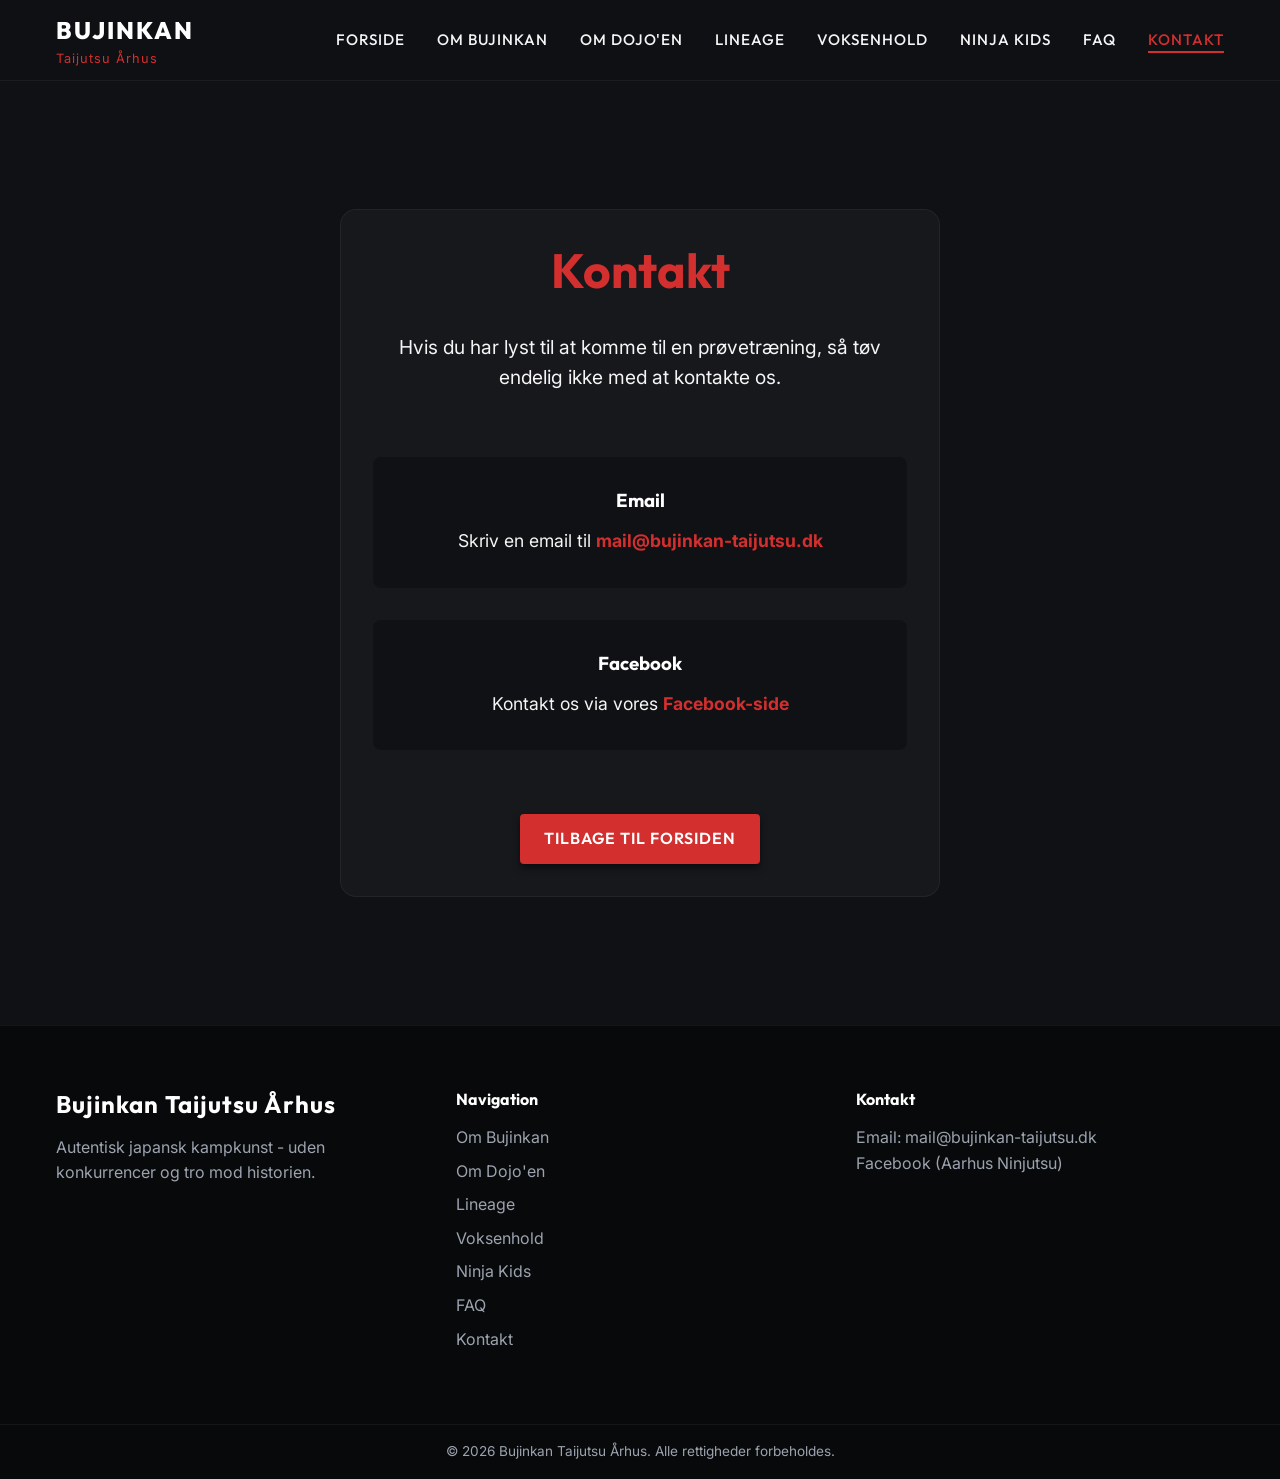
==== kontakt/index.html @ 527784fe "initial commit: copy of PMWinge's pure html/css branch" ====
<!DOCTYPE html>
<html lang="da">
<head>
  <meta charset="UTF-8">
  <meta name="viewport" content="width=device-width, initial-scale=1.0">
  <title>Kontakt | Bujinkan Taijutsu Århus</title>
  <link rel="stylesheet" href="/css/styles.css">
</head>
<body>
  <div class="app-container">
    <nav class="nav-wrapper">
      <div class="container nav-container">
        <a href="/" class="nav-brand">
          <span class="brand-title">Bujinkan</span>
          <span class="brand-subtitle">Taijutsu Århus</span>
        </a>
        <input type="checkbox" id="mobile-menu-toggle">
        <label for="mobile-menu-toggle" class="mobile-toggle-btn">
          <svg class="menu-icon" xmlns="http://www.w3.org/2000/svg" width="28" height="28" viewBox="0 0 24 24" fill="none" stroke="currentColor" stroke-width="2" stroke-linecap="round" stroke-linejoin="round"><line x1="4" x2="20" y1="12" y2="12"/><line x1="4" x2="20" y1="6" y2="6"/><line x1="4" x2="20" y1="18" y2="18"/></svg>
          <svg class="close-icon" xmlns="http://www.w3.org/2000/svg" width="28" height="28" viewBox="0 0 24 24" fill="none" stroke="currentColor" stroke-width="2" stroke-linecap="round" stroke-linejoin="round"><line x1="18" y1="6" x2="6" y2="18"/><line x1="6" y1="6" x2="18" y2="18"/></svg>
        </label>
        <ul class="nav-links">
          <li><a href="/">Forside</a></li>
          <li><a href="/om-bujinkan/">Om Bujinkan</a></li>
          <li><a href="/om-dojoen/">Om Dojo'en</a></li>
          <li><a href="/lineage/">Lineage</a></li>
          <li><a href="/voksenhold/">Voksenhold</a></li>
          <li><a href="/ninja-kids/">Ninja Kids</a></li>
          <li><a href="/faq/">FAQ</a></li>
          <li><a href="/kontakt/" class="active">Kontakt</a></li>
        </ul>
      </div>
    </nav>
    <main class="page-transition">
      <div class="container" style="padding: var(--space-xl) var(--space-sm)">
        <div class="glass-panel" style="max-width: 600px; margin: 0 auto; text-align: center">
          <h1 style="font-size: 3rem; color: var(--color-accent); margin-bottom: var(--space-md)">Kontakt</h1>
          
          <p style="font-size: 1.2rem; margin-bottom: var(--space-lg)">
            Hvis du har lyst til at komme til en prøvetræning, så tøv endelig ikke med at kontakte os.
          </p>

          <div style="padding: var(--space-md); background: rgba(0,0,0,0.3); border-radius: var(--radius-md); margin-bottom: var(--space-md)">
            <h3 style="color: #fff; margin-bottom: var(--space-sm)">Email</h3>
            <p style="font-size: 1.1rem">
              Skriv en email til <a href="mailto:mail@bujinkan-taijutsu.dk" style="font-weight: bold">mail@bujinkan-taijutsu.dk</a>
            </p>
          </div>

          <div style="padding: var(--space-md); background: rgba(0,0,0,0.3); border-radius: var(--radius-md); margin-bottom: var(--space-lg)">
            <h3 style="color: #fff; margin-bottom: var(--space-sm)">Facebook</h3>
            <p style="font-size: 1.1rem">
              Kontakt os via vores <a href="https://www.facebook.com/aarhusninjutsu" target="_blank" rel="noopener noreferrer" style="font-weight: bold">Facebook-side</a>
            </p>
          </div>

          <div>
            <a href="/" class="btn-primary">Tilbage til Forsiden</a>
          </div>
        </div>
      </div>
    </main>
    <footer class="footer-wrapper">
      <div class="container footer-container">
        <div class="footer-col">
          <h3>Bujinkan Taijutsu Århus</h3>
          <p>Autentisk japansk kampkunst - uden konkurrencer og tro mod historien.</p>
        </div>
        <div class="footer-col">
          <h4>Navigation</h4>
          <ul>
            <li><a href="/om-bujinkan/">Om Bujinkan</a></li>
            <li><a href="/om-dojoen/">Om Dojo'en</a></li>
            <li><a href="/lineage/">Lineage</a></li>
            <li><a href="/voksenhold/">Voksenhold</a></li>
            <li><a href="/ninja-kids/">Ninja Kids</a></li>
            <li><a href="/faq/">FAQ</a></li>
            <li><a href="/kontakt/">Kontakt</a></li>
          </ul>
        </div>
        <div class="footer-col">
          <h4>Kontakt</h4>
          <p>Email: <a href="mailto:mail@bujinkan-taijutsu.dk">mail@bujinkan-taijutsu.dk</a></p>
          <div class="social-links">
            <a href="https://www.facebook.com/aarhusninjutsu" target="_blank" rel="noopener noreferrer">Facebook (Aarhus Ninjutsu)</a>
          </div>
        </div>
      </div>
      <div class="footer-bottom">
        <p>&copy; 2026 Bujinkan Taijutsu Århus. Alle rettigheder forbeholdes.</p>
      </div>
    </footer>
  </div>
</body>
</html>
---- css/styles.css ----
@import url('https://fonts.googleapis.com/css2?family=Inter:wght@300;400;500;600&family=Outfit:wght@400;600;800&display=swap');

:root {
  /* Colors */
  --color-bg-dark: #0f1115; /* Deep charcoal */
  --color-bg-darker: #08090a;
  --color-bg-card: rgba(255, 255, 255, 0.03);
  --color-accent: #d32f2f; /* Deep crimson */
  --color-accent-hover: #b71c1c;
  --color-text-main: #f5f5f5;
  --color-text-muted: #9ca3af;
  
  /* Typography */
  --font-body: 'Inter', sans-serif;
  --font-heading: 'Outfit', sans-serif;
  
  /* Spacing */
  --space-xs: 0.5rem;
  --space-sm: 1rem;
  --space-md: 2rem;
  --space-lg: 4rem;
  --space-xl: 8rem;
  
  /* Effects */
  --radius-sm: 4px;
  --radius-md: 8px;
  --radius-lg: 16px;
  --transition-fast: 0.2s ease;
  --transition-normal: 0.3s ease;
  --shadow-glow: 0 0 20px rgba(211, 47, 47, 0.3);
}

* {
  box-sizing: border-box;
  margin: 0;
  padding: 0;
}

body {
  font-family: var(--font-body);
  background-color: var(--color-bg-dark);
  color: var(--color-text-main);
  line-height: 1.6;
  -webkit-font-smoothing: antialiased;
  -moz-osx-font-smoothing: grayscale;
}

h1, h2, h3, h4, h5, h6 {
  font-family: var(--font-heading);
  line-height: 1.2;
  margin-bottom: var(--space-sm);
}

a {
  color: var(--color-accent);
  text-decoration: none;
  transition: color var(--transition-fast);
}

a:hover {
  color: var(--color-accent-hover);
}

img {
  max-width: 100%;
  border-radius: var(--radius-md);
  display: block;
}

/* Glassmorphism Classes */
.glass-panel {
  background: var(--color-bg-card);
  backdrop-filter: blur(10px);
  -webkit-backdrop-filter: blur(10px);
  border: 1px solid rgba(255, 255, 255, 0.05);
  border-radius: var(--radius-lg);
  padding: var(--space-md);
}

/* Base interactive elements */
.btn-primary {
  display: inline-block;
  background-color: var(--color-accent);
  color: #fff;
  padding: 12px 24px;
  border-radius: var(--radius-sm);
  font-family: var(--font-heading);
  font-weight: 600;
  letter-spacing: 1px;
  text-transform: uppercase;
  border: none;
  cursor: pointer;
  transition: all var(--transition-fast);
  box-shadow: 0 4px 6px rgba(0,0,0,0.5);
}

.btn-primary:hover {
  background-color: var(--color-accent-hover);
  transform: translateY(-2px);
  box-shadow: var(--shadow-glow);
  color: #fff;
}

/* App Shell */
.app-container {
  display: flex;
  flex-direction: column;
  min-height: 100vh;
}

main {
  flex-grow: 1;
}

/* Container Utility */
.container {
  width: 100%;
  max-width: 1200px;
  margin: 0 auto;
  padding: 0 var(--space-sm);
}

/* Smooth fade-in animation for pages */
@keyframes fadeIn {
  from { opacity: 0; transform: translateY(10px); }
  to { opacity: 1; transform: translateY(0); }
}

.page-transition {
  animation: fadeIn var(--transition-normal) forwards;
}

/* NAVIGATION */
.nav-wrapper {
  background: rgba(15, 17, 21, 0.95);
  backdrop-filter: blur(10px);
  -webkit-backdrop-filter: blur(10px);
  position: sticky;
  top: 0;
  z-index: 100;
  border-bottom: 1px solid rgba(255, 255, 255, 0.05);
}

.nav-container {
  display: flex;
  justify-content: space-between;
  align-items: center;
  height: 80px;
}

.nav-brand {
  display: flex;
  flex-direction: column;
}

.brand-title {
  font-family: var(--font-heading);
  font-size: 1.5rem;
  font-weight: 800;
  color: #fff;
  letter-spacing: 2px;
  text-transform: uppercase;
}

.brand-subtitle {
  font-size: 0.8rem;
  color: var(--color-accent);
  letter-spacing: 1px;
}

.nav-brand:hover {
  color: #fff;
}

.nav-links {
  display: flex;
  gap: var(--space-md);
  list-style: none;
}

.nav-links a {
  color: var(--color-text-main);
  font-family: var(--font-heading);
  font-weight: 500;
  font-size: 0.95rem;
  text-transform: uppercase;
  letter-spacing: 1px;
  position: relative;
}

.nav-links a:hover,
.nav-links a.active {
  color: var(--color-accent);
}

.nav-links a::after {
  content: '';
  position: absolute;
  bottom: -4px;
  left: 0;
  width: 0;
  height: 2px;
  background-color: var(--color-accent);
  transition: width var(--transition-normal);
}

.nav-links a:hover::after,
.nav-links a.active::after {
  width: 100%;
}

.mobile-toggle-btn {
  display: none;
  background: none;
  border: none;
  color: var(--color-text-main);
  cursor: pointer;
  padding: 8px;
}

#mobile-menu-toggle {
  display: none;
}

.menu-icon { display: block; }
.close-icon { display: none; }

@media (max-width: 768px) {
  .mobile-toggle-btn {
    display: block;
  }
  
  .nav-links {
    position: absolute;
    top: 80px;
    left: 0;
    right: 0;
    background: var(--color-bg-darker);
    flex-direction: column;
    padding: var(--space-md);
    gap: var(--space-sm);
    transform: translateY(-100%);
    opacity: 0;
    pointer-events: none;
    transition: all var(--transition-normal);
    border-bottom: 1px solid rgba(255, 255, 255, 0.05);
  }
  
  #mobile-menu-toggle:checked ~ .nav-links {
    transform: translateY(0);
    opacity: 1;
    pointer-events: auto;
  }

  #mobile-menu-toggle:checked ~ .mobile-toggle-btn .menu-icon { display: none; }
  #mobile-menu-toggle:checked ~ .mobile-toggle-btn .close-icon { display: block; }
}

/* HERO HEADER */
.hero-wrapper {
  position: relative;
  min-height: 80vh;
  display: flex;
  align-items: center;
  justify-content: center;
  background-image: url('../public/images/hero.png');
  background-size: cover;
  background-position: center;
  background-attachment: fixed;
  text-align: center;
}

.hero-overlay {
  position: absolute;
  inset: 0;
  background: linear-gradient(
    to bottom,
    rgba(15, 17, 21, 0.7) 0%,
    rgba(15, 17, 21, 0.95) 100%
  );
  z-index: 1;
}

.hero-content {
  position: relative;
  z-index: 2;
  max-width: 800px;
}

.hero-content h1 {
  font-size: clamp(2.5rem, 5vw, 5rem);
  font-weight: 800;
  text-transform: uppercase;
  letter-spacing: 2px;
  color: #ffffff;
  text-shadow: 0 4px 20px rgba(0,0,0,0.8);
  margin-bottom: var(--space-md);
}

.hero-subtitle {
  font-size: clamp(1.1rem, 2vw, 1.5rem);
  color: #e5e7eb;
  margin-bottom: var(--space-lg);
  text-shadow: 0 2px 10px rgba(0,0,0,0.5);
  font-weight: 300;
}

.hero-actions {
  display: flex;
  gap: var(--space-md);
  justify-content: center;
  flex-wrap: wrap;
}

.btn-secondary {
  display: inline-block;
  background-color: rgba(255, 255, 255, 0.1);
  backdrop-filter: blur(5px);
  -webkit-backdrop-filter: blur(5px);
  color: #fff;
  padding: 12px 24px;
  border-radius: var(--radius-sm);
  font-family: var(--font-heading);
  font-weight: 600;
  letter-spacing: 1px;
  text-transform: uppercase;
  border: 1px solid rgba(255, 255, 255, 0.2);
  cursor: pointer;
  transition: all var(--transition-fast);
}

.btn-secondary:hover {
  background-color: rgba(255, 255, 255, 0.2);
  color: #fff;
}


/* FOOTER */
.footer-wrapper {
  background-color: var(--color-bg-darker);
  border-top: 1px solid rgba(255, 255, 255, 0.05);
  padding-top: var(--space-lg);
  margin-top: auto;
}

.footer-container {
  display: grid;
  grid-template-columns: repeat(auto-fit, minmax(250px, 1fr));
  gap: var(--space-md);
  margin-bottom: var(--space-lg);
}

.footer-col h3, .footer-col h4 {
  color: #fff;
  margin-bottom: var(--space-sm);
}

.footer-col h3 {
  font-size: 1.5rem;
  letter-spacing: 1px;
}

.footer-col p {
  color: var(--color-text-muted);
}

.footer-col ul {
  list-style: none;
}

.footer-col ul li {
  margin-bottom: var(--space-xs);
}

.footer-col a {
  color: var(--color-text-muted);
}

.footer-col a:hover {
  color: var(--color-accent);
}

.footer-bottom {
  border-top: 1px solid rgba(255, 255, 255, 0.05);
  padding: var(--space-sm) 0;
  text-align: center;
  color: var(--color-text-muted);
  font-size: 0.85rem;
}


/* FACEBOOK FEED */
.facebook-section {
  padding-bottom: var(--space-xl);
}

.section-header {
  text-align: center;
  margin-bottom: var(--space-lg);
}

.section-header h2 {
  font-size: 2.5rem;
  color: var(--color-accent);
}

.section-header p {
  color: var(--color-text-muted);
  font-size: 1.1rem;
}

.facebook-container {
  display: flex;
  justify-content: center;
  max-width: 540px;
  margin: 0 auto;
  padding: var(--space-sm);
  background: rgba(255, 255, 255, 0.02);
}

@media (max-width: 600px) {
  .facebook-container {
    padding: 0;
    border: none;
    background: transparent;
  }
}

/* FAQ */
.faq-list {
  display: flex;
  flex-direction: column;
  gap: var(--space-sm);
}

.faq-item {
  background: rgba(0, 0, 0, 0.4);
  border: 1px solid rgba(255, 255, 255, 0.1);
  border-radius: var(--radius-sm);
  overflow: hidden;
  transition: all var(--transition-fast);
}

.faq-question {
  padding: var(--space-sm) var(--space-md);
  font-family: var(--font-heading);
  font-size: 1.2rem;
  font-weight: 600;
  color: #fff;
  cursor: pointer;
  list-style: none;
  position: relative;
}

.faq-question::-webkit-details-marker {
  display: none;
}

.faq-question::after {
  content: '+';
  position: absolute;
  right: var(--space-md);
  color: var(--color-accent);
  font-size: 1.5rem;
  font-weight: 800;
  transition: transform var(--transition-fast);
}

.faq-item[open] .faq-question::after {
  transform: rotate(45deg);
}

.faq-answer {
  padding: 0 var(--space-md) var(--space-md) var(--space-md);
  color: var(--color-text-main);
  line-height: 1.6;
}
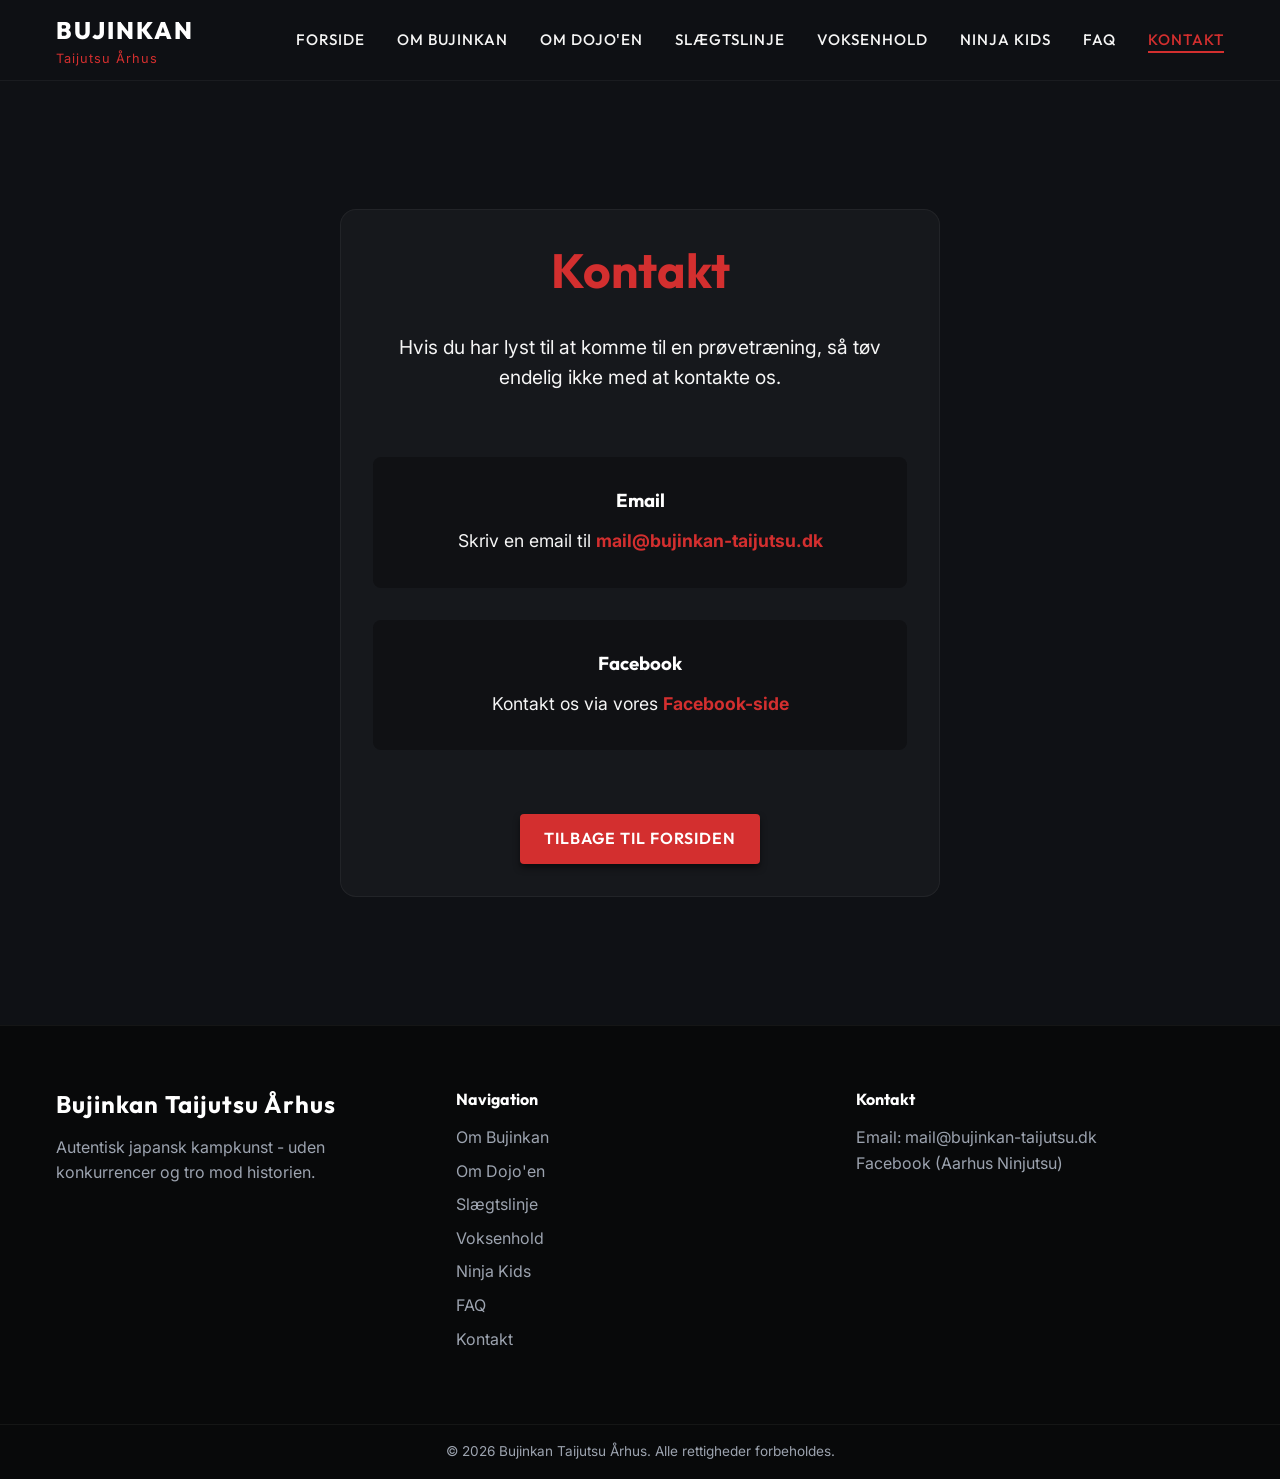
==== commit 07aae36e: "fix(words): missed some lineages before..." ====
--- a/kontakt/index.html
+++ b/kontakt/index.html
@@ -23,7 +23,7 @@
           <li><a href="/">Forside</a></li>
           <li><a href="/om-bujinkan/">Om Bujinkan</a></li>
           <li><a href="/om-dojoen/">Om Dojo'en</a></li>
-          <li><a href="/lineage/">Lineage</a></li>
+          <li><a href="/slaegtslinje/">Slægtslinje</a></li>
           <li><a href="/voksenhold/">Voksenhold</a></li>
           <li><a href="/ninja-kids/">Ninja Kids</a></li>
           <li><a href="/faq/">FAQ</a></li>
@@ -35,7 +35,7 @@
       <div class="container" style="padding: var(--space-xl) var(--space-sm)">
         <div class="glass-panel" style="max-width: 600px; margin: 0 auto; text-align: center">
           <h1 style="font-size: 3rem; color: var(--color-accent); margin-bottom: var(--space-md)">Kontakt</h1>
-          
+
           <p style="font-size: 1.2rem; margin-bottom: var(--space-lg)">
             Hvis du har lyst til at komme til en prøvetræning, så tøv endelig ikke med at kontakte os.
           </p>
@@ -71,7 +71,7 @@
           <ul>
             <li><a href="/om-bujinkan/">Om Bujinkan</a></li>
             <li><a href="/om-dojoen/">Om Dojo'en</a></li>
-            <li><a href="/lineage/">Lineage</a></li>
+            <li><a href="/slaegtslinje/">Slægtslinje</a></li>
             <li><a href="/voksenhold/">Voksenhold</a></li>
             <li><a href="/ninja-kids/">Ninja Kids</a></li>
             <li><a href="/faq/">FAQ</a></li>
